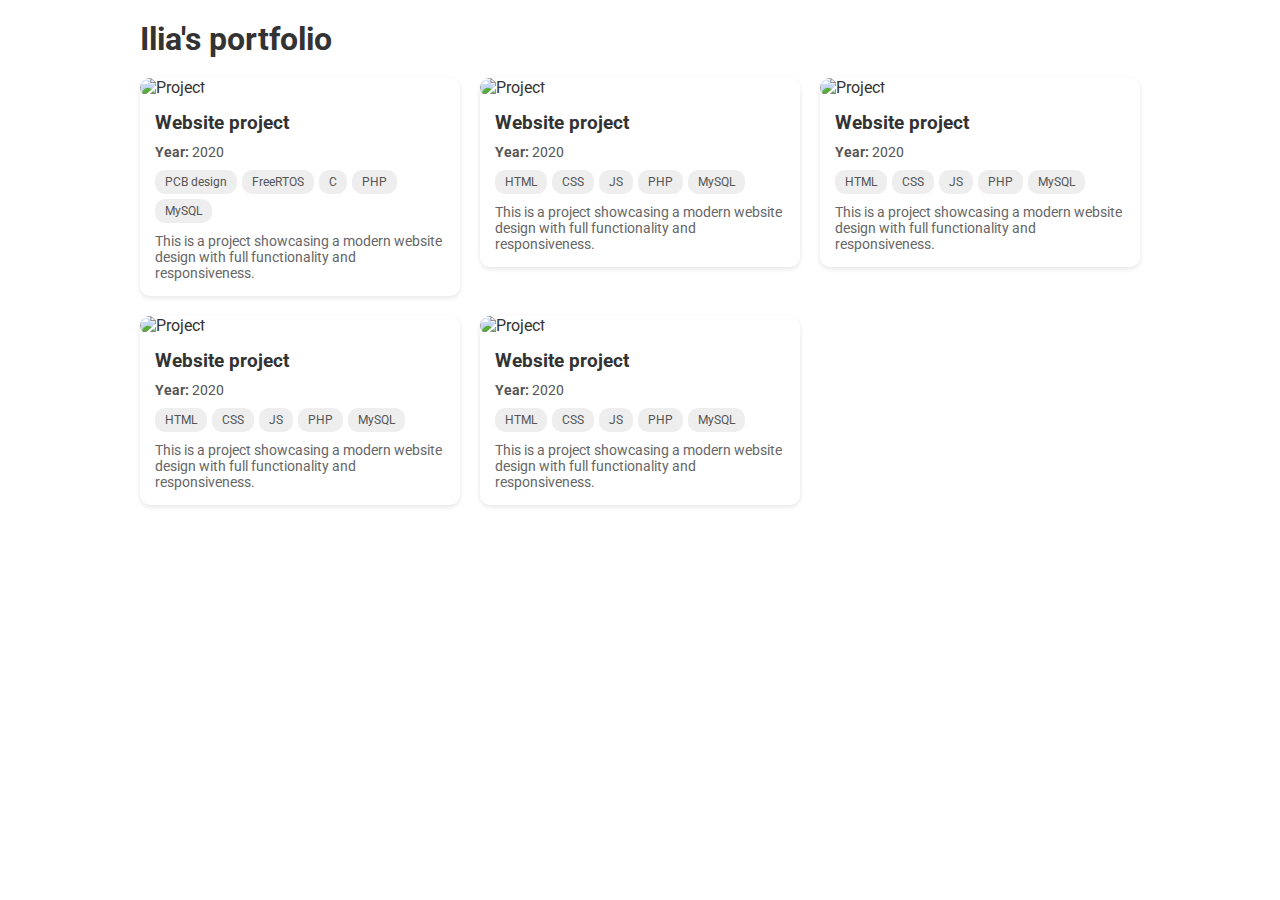
==== index.html @ 789319cc "Bare HTML version REV A" ====
<!DOCTYPE html>
<html lang="en">
<head>
    <meta charset="UTF-8">
    <meta name="viewport" content="width=device-width, initial-scale=1.0">
    <title>Portfolio Site</title>
    <style>
        @import url('https://fonts.googleapis.com/css2?family=Roboto:wght@400;700&display=swap');

        * {
            margin: 0;
            padding: 0;
            box-sizing: border-box;
        }

        body {
            font-family: 'Roboto', Arial, sans-serif;
            background-color: #fff;
            color: #333;
            padding: 20px;
        }

        .main-container {
            max-width: 1000px;
            margin: 0 auto;
        }

        header {
            display: flex;
            justify-content: space-between;
            align-items: center;
            margin-bottom: 20px;
        }

        header a {
            text-decoration: none;
            color: #0000EE;
            font-weight: bold;
        }

        .project-container {
            display: grid;
            grid-template-columns: repeat(auto-fit, minmax(250px, 1fr));
            gap: 20px;
        }

        .project {
            background-color: #fff;
            border-radius: 10px;
            box-shadow: 0 2px 5px rgba(0, 0, 0, 0.1);
            overflow: hidden;
            transition: transform 0.3s, box-shadow 0.3s;
        }

        .project:hover {
            transform: translateY(10px);
            box-shadow: 0 4px 15px rgba(0, 0, 0, 0.2);
        }

        .project img {
            width: 100%;
            height: 150px;
            object-fit: cover;
            border-bottom-left-radius: 10px;
            border-bottom-right-radius: 10px;
        }

        .project-content {
            padding: 15px;
        }

        .project-content h3 {
            margin-bottom: 10px;
        }

        .project-year {
            margin-bottom: 10px;
            font-size: 14px;
            color: #555;
        }

        .project-year b {
            font-weight: bold;
        }

        .project-tags {
            display: flex;
            flex-wrap: wrap;
            gap: 5px;
        }

        .project-tags span {
            display: inline-block;
            padding: 5px 10px;
            border-radius: 10px;
            background-color: #eee;
            font-size: 12px;
            color: #555;
        }

        .project-description {
            margin-top: 10px;
            font-size: 14px;
            color: #666;
        }

        a.project-link {
            text-decoration: none;
            color: inherit;
        }

        @media (max-width: 600px) {
            header {
                flex-direction: column;
                gap: 10px;
            }
        }
    </style>
</head>
<body>
    <div class="main-container">
        <header>
            <h1>Ilia's portfolio</h1>

        </header>

        <div class="project-container">
            <a href="project1.html" class="project-link">
                <div class="project">
                    <img src="https://via.placeholder.com/250x150" alt="Project">
                    <div class="project-content">
                        <h3>Website project</h3>
                        <p class="project-year"><b>Year:</b> 2020</p>
                        <div class="project-tags">
                            <span>PCB design</span>
                            <span>FreeRTOS</span>
                            <span>C</span>
                            <span>PHP</span>
                            <span>MySQL</span>
                        </div>
                        <p class="project-description">This is a project showcasing a modern website design with full functionality and responsiveness.</p>
                    </div>
                </div>
            </a>
            <a href="project2.html" class="project-link">
                <div class="project">
                    <img src="https://via.placeholder.com/250x150" alt="Project">
                    <div class="project-content">
                        <h3>Website project</h3>
                        <p class="project-year"><b>Year:</b> 2020</p>
                        <div class="project-tags">
                            <span>HTML</span>
                            <span>CSS</span>
                            <span>JS</span>
                            <span>PHP</span>
                            <span>MySQL</span>
                        </div>
                        <p class="project-description">This is a project showcasing a modern website design with full functionality and responsiveness.</p>
                    </div>
                </div>
            </a>
            <a href="project3.html" class="project-link">
                <div class="project">
                    <img src="https://via.placeholder.com/250x150" alt="Project">
                    <div class="project-content">
                        <h3>Website project</h3>
                        <p class="project-year"><b>Year:</b> 2020</p>
                        <div class="project-tags">
                            <span>HTML</span>
                            <span>CSS</span>
                            <span>JS</span>
                            <span>PHP</span>
                            <span>MySQL</span>
                        </div>
                        <p class="project-description">This is a project showcasing a modern website design with full functionality and responsiveness.</p>
                    </div>
                </div>
            </a>
            <a href="project4.html" class="project-link">
                <div class="project">
                    <img src="https://via.placeholder.com/250x150" alt="Project">
                    <div class="project-content">
                        <h3>Website project</h3>
                        <p class="project-year"><b>Year:</b> 2020</p>
                        <div class="project-tags">
                            <span>HTML</span>
                            <span>CSS</span>
                            <span>JS</span>
                            <span>PHP</span>
                            <span>MySQL</span>
                        </div>
                        <p class="project-description">This is a project showcasing a modern website design with full functionality and responsiveness.</p>
                    </div>
                </div>
            </a>
            <a href="project5.html" class="project-link">
                <div class="project">
                    <img src="https://via.placeholder.com/250x150" alt="Project">
                    <div class="project-content">
                        <h3>Website project</h3>
                        <p class="project-year"><b>Year:</b> 2020</p>
                        <div class="project-tags">
                            <span>HTML</span>
                            <span>CSS</span>
                            <span>JS</span>
                            <span>PHP</span>
                            <span>MySQL</span>
                        </div>
                        <p class="project-description">This is a project showcasing a modern website design with full functionality and responsiveness.</p>
                    </div>
                </div>
            </a>
        </div>
    </div>
</body>
</html>
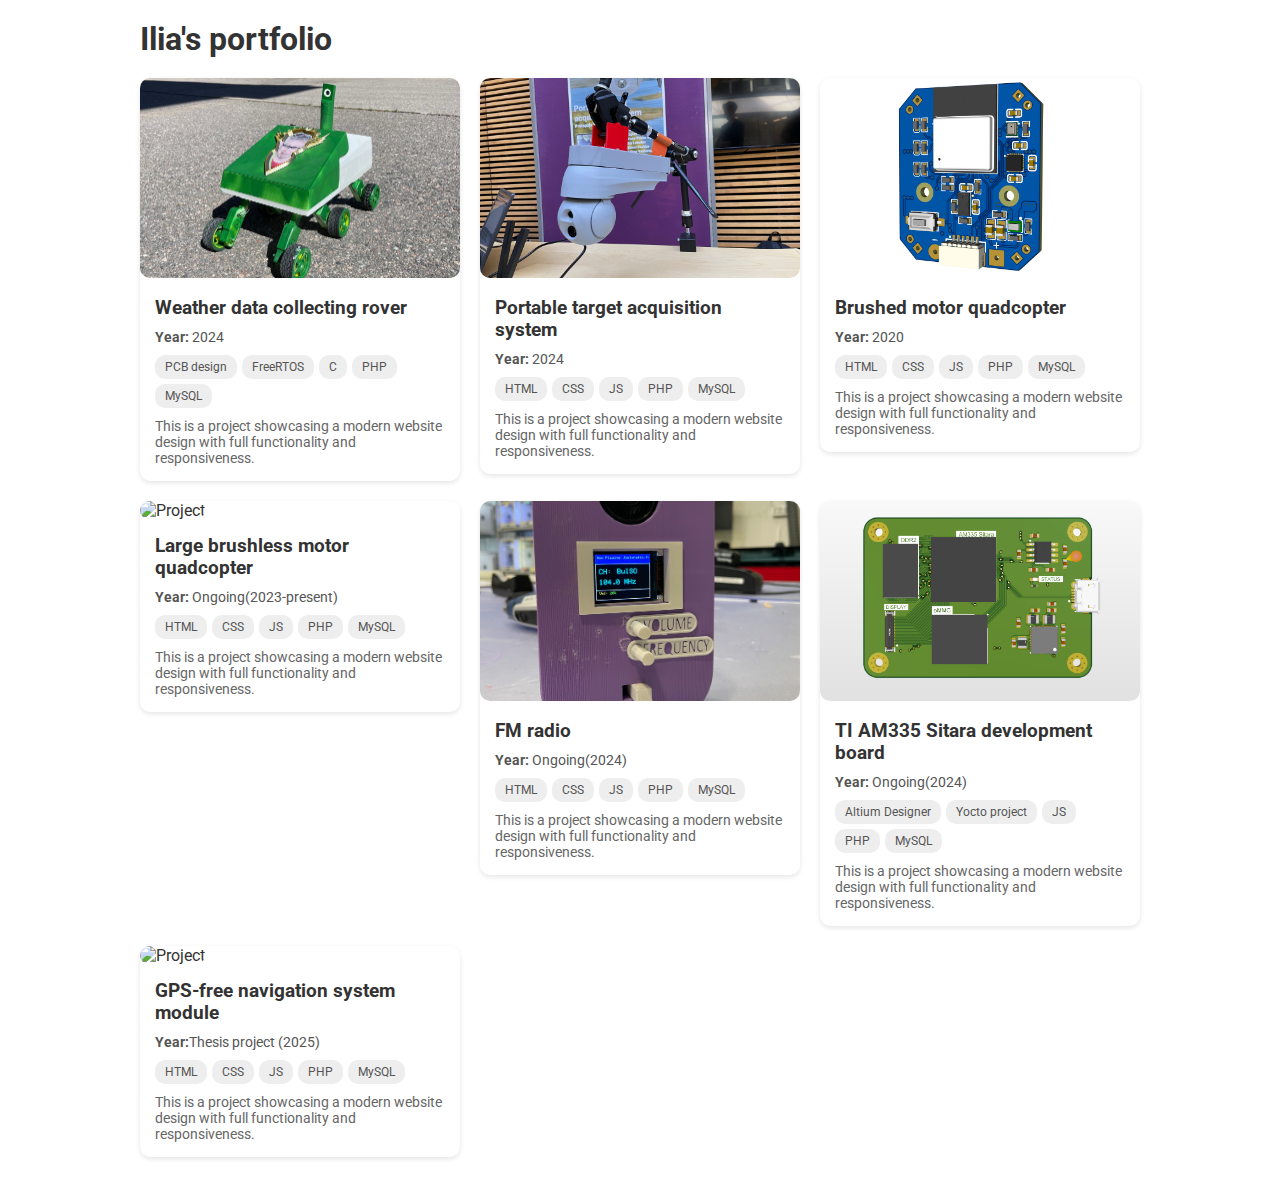
==== commit c4a349b5: "Photos added, titles added" ====
--- a/index.html
+++ b/index.html
@@ -59,7 +59,7 @@
 
         .project img {
             width: 100%;
-            height: 150px;
+            height: 200px;
             object-fit: cover;
             border-bottom-left-radius: 10px;
             border-bottom-right-radius: 10px;
@@ -127,10 +127,10 @@
         <div class="project-container">
             <a href="project1.html" class="project-link">
                 <div class="project">
-                    <img src="https://via.placeholder.com/250x150" alt="Project">
-                    <div class="project-content">
-                        <h3>Website project</h3>
-                        <p class="project-year"><b>Year:</b> 2020</p>
+                    <img src="rover_project.jpeg" alt="Project">
+                    <div class="project-content">
+                        <h3>Weather data collecting rover</h3>
+                        <p class="project-year"><b>Year:</b> 2024</p>
                         <div class="project-tags">
                             <span>PCB design</span>
                             <span>FreeRTOS</span>
@@ -144,61 +144,95 @@
             </a>
             <a href="project2.html" class="project-link">
                 <div class="project">
+                    <img src="saab_project.jpg" alt="Project">
+                    <div class="project-content">
+                        <h3>Portable target acquisition system</h3>
+                        <p class="project-year"><b>Year:</b> 2024</p>
+                        <div class="project-tags">
+                            <span>HTML</span>
+                            <span>CSS</span>
+                            <span>JS</span>
+                            <span>PHP</span>
+                            <span>MySQL</span>
+                        </div>
+                        <p class="project-description">This is a project showcasing a modern website design with full functionality and responsiveness.</p>
+                    </div>
+                </div>
+            </a>
+            <a href="project3.html" class="project-link">
+                <div class="project">
+                    <img src="flight_controller_REV_C_front.png" style="width: fit-content;margin: 0px 70px;" alt="Project">
+                    <div class="project-content">
+                        <h3>Brushed motor quadcopter</h3>
+                        <p class="project-year"><b>Year:</b> 2020</p>
+                        <div class="project-tags">
+                            <span>HTML</span>
+                            <span>CSS</span>
+                            <span>JS</span>
+                            <span>PHP</span>
+                            <span>MySQL</span>
+                        </div>
+                        <p class="project-description">This is a project showcasing a modern website design with full functionality and responsiveness.</p>
+                    </div>
+                </div>
+            </a>
+            <a href="project4.html" class="project-link">
+                <div class="project">
                     <img src="https://via.placeholder.com/250x150" alt="Project">
                     <div class="project-content">
-                        <h3>Website project</h3>
-                        <p class="project-year"><b>Year:</b> 2020</p>
-                        <div class="project-tags">
-                            <span>HTML</span>
-                            <span>CSS</span>
-                            <span>JS</span>
-                            <span>PHP</span>
-                            <span>MySQL</span>
-                        </div>
-                        <p class="project-description">This is a project showcasing a modern website design with full functionality and responsiveness.</p>
-                    </div>
-                </div>
-            </a>
-            <a href="project3.html" class="project-link">
+                        <h3>Large brushless motor quadcopter</h3>
+                        <p class="project-year"><b>Year:</b> Ongoing(2023-present)</p>
+                        <div class="project-tags">
+                            <span>HTML</span>
+                            <span>CSS</span>
+                            <span>JS</span>
+                            <span>PHP</span>
+                            <span>MySQL</span>
+                        </div>
+                        <p class="project-description">This is a project showcasing a modern website design with full functionality and responsiveness.</p>
+                    </div>
+                </div>
+            </a>
+            <a href="project5.html" class="project-link">
+                <div class="project">
+                    <img src="radio_project.jpg" alt="Project">
+                    <div class="project-content">
+                        <h3>FM radio</h3>
+                        <p class="project-year"><b>Year:</b> Ongoing(2024)</p>
+                        <div class="project-tags">
+                            <span>HTML</span>
+                            <span>CSS</span>
+                            <span>JS</span>
+                            <span>PHP</span>
+                            <span>MySQL</span>
+                        </div>
+                        <p class="project-description">This is a project showcasing a modern website design with full functionality and responsiveness.</p>
+                    </div>
+                </div>
+            </a>
+            <a href="project5.html" class="project-link">
+                <div class="project">
+                    <img src="ti_project.png" alt="Project">
+                    <div class="project-content">
+                        <h3>TI AM335 Sitara development board</h3>
+                        <p class="project-year"><b>Year:</b> Ongoing(2024)</p>
+                        <div class="project-tags">
+                            <span>Altium Designer</span>
+                            <span>Yocto project</span>
+                            <span>JS</span>
+                            <span>PHP</span>
+                            <span>MySQL</span>
+                        </div>
+                        <p class="project-description">This is a project showcasing a modern website design with full functionality and responsiveness.</p>
+                    </div>
+                </div>
+            </a>
+            <a href="project5.html" class="project-link">
                 <div class="project">
                     <img src="https://via.placeholder.com/250x150" alt="Project">
                     <div class="project-content">
-                        <h3>Website project</h3>
-                        <p class="project-year"><b>Year:</b> 2020</p>
-                        <div class="project-tags">
-                            <span>HTML</span>
-                            <span>CSS</span>
-                            <span>JS</span>
-                            <span>PHP</span>
-                            <span>MySQL</span>
-                        </div>
-                        <p class="project-description">This is a project showcasing a modern website design with full functionality and responsiveness.</p>
-                    </div>
-                </div>
-            </a>
-            <a href="project4.html" class="project-link">
-                <div class="project">
-                    <img src="https://via.placeholder.com/250x150" alt="Project">
-                    <div class="project-content">
-                        <h3>Website project</h3>
-                        <p class="project-year"><b>Year:</b> 2020</p>
-                        <div class="project-tags">
-                            <span>HTML</span>
-                            <span>CSS</span>
-                            <span>JS</span>
-                            <span>PHP</span>
-                            <span>MySQL</span>
-                        </div>
-                        <p class="project-description">This is a project showcasing a modern website design with full functionality and responsiveness.</p>
-                    </div>
-                </div>
-            </a>
-            <a href="project5.html" class="project-link">
-                <div class="project">
-                    <img src="https://via.placeholder.com/250x150" alt="Project">
-                    <div class="project-content">
-                        <h3>Website project</h3>
-                        <p class="project-year"><b>Year:</b> 2020</p>
+                        <h3>GPS-free navigation system module</h3>
+                        <p class="project-year"><b>Year:</b>Thesis project (2025)</p>
                         <div class="project-tags">
                             <span>HTML</span>
                             <span>CSS</span>
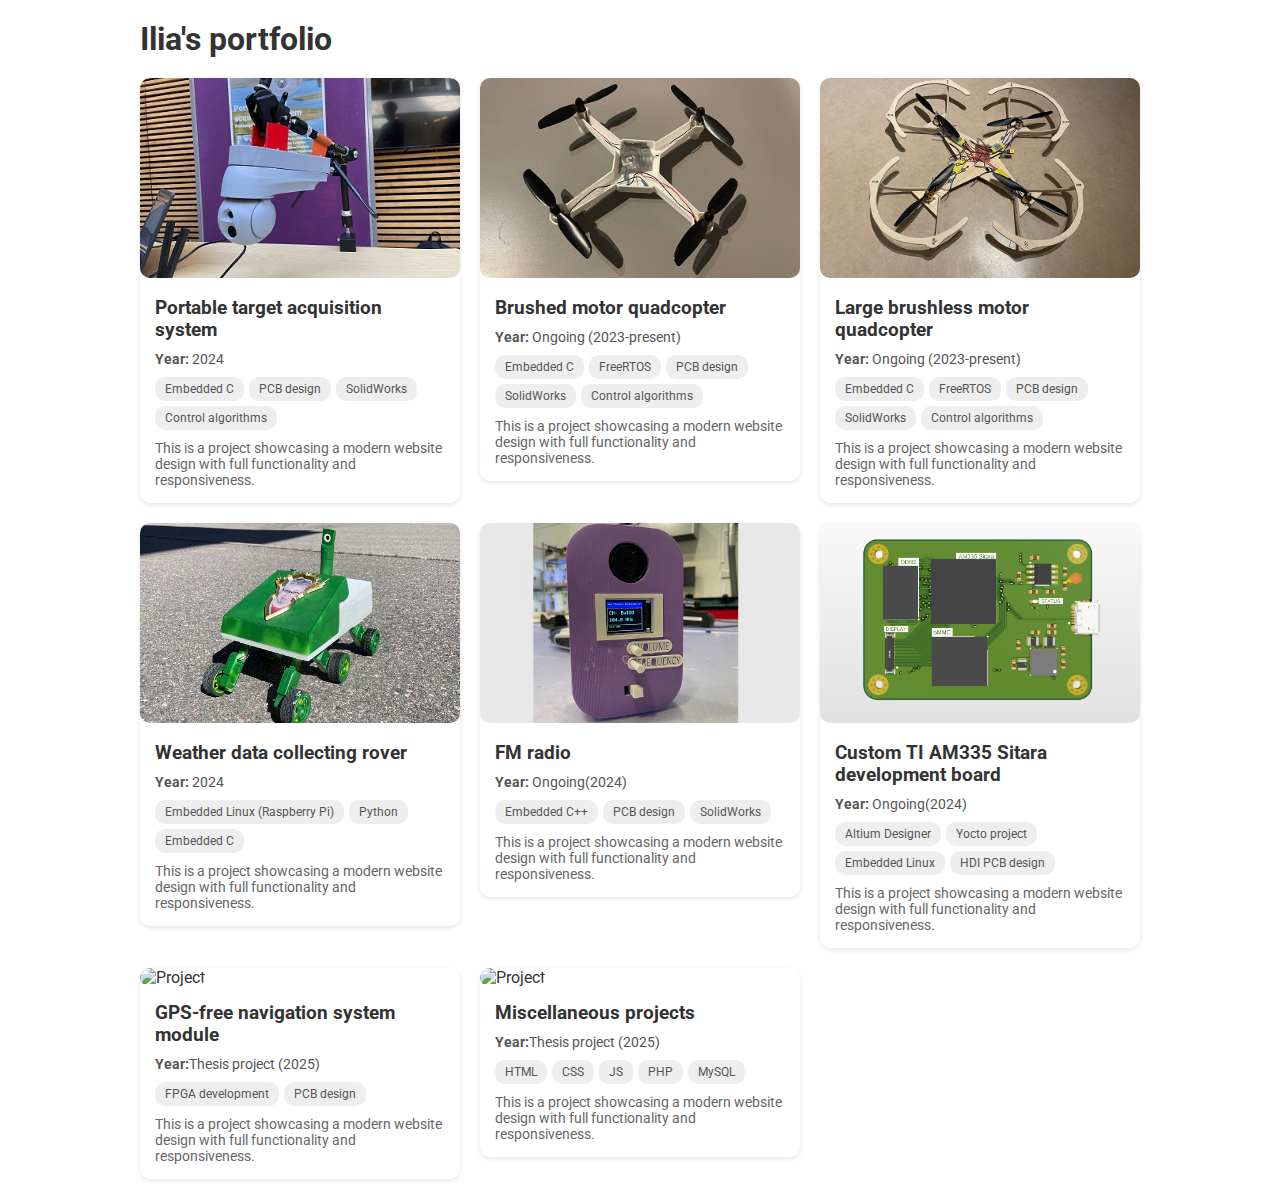
==== commit 4b547f84: "New contents added" ====
--- a/index.html
+++ b/index.html
@@ -125,29 +125,125 @@
         </header>
 
         <div class="project-container">
+            <a href="project2.html" class="project-link">
+                <div class="project">
+                    <img src="icons/saab_project.jpg" alt="Project">
+                    <div class="project-content">
+                        <h3>Portable target acquisition system</h3>
+                        <p class="project-year"><b>Year:</b> 2024</p>
+                        <div class="project-tags">
+                            <span>Embedded C</span>
+                            <span>PCB design</span>
+                            <span>SolidWorks</span>
+                            <span>Control algorithms</span>
+                            
+                        </div>
+                        <p class="project-description">This is a project showcasing a modern website design with full functionality and responsiveness.</p>
+                    </div>
+                </div>
+            </a>
+
+
+            <a href="project3.html" class="project-link">
+                <div class="project">
+                    <img src="icons/mini_drone_project.jpg" alt="Project">
+                    <div class="project-content">
+                        <h3>Brushed motor quadcopter</h3>
+                        <p class="project-year"><b>Year:</b> Ongoing (2023-present)</p>
+                        <div class="project-tags">
+                            <span>Embedded C</span>
+			    <span>FreeRTOS</span>
+                            <span>PCB design</span>
+                            <span>SolidWorks</span>
+                            <span>Control algorithms</span>
+                        </div>
+                        <p class="project-description">This is a project showcasing a modern website design with full functionality and responsiveness.</p>
+                    </div>
+                </div>
+            </a>
+            <a href="project4.html" class="project-link">
+                <div class="project">
+                    <img src="icons/brushless_copter_project.jpg" alt="Project">
+                    <div class="project-content">
+                        <h3>Large brushless motor quadcopter</h3>
+                        <p class="project-year"><b>Year:</b> Ongoing (2023-present)</p>
+                        <div class="project-tags">
+                            <span>Embedded C</span>
+			    <span>FreeRTOS</span>
+                            <span>PCB design</span>
+                            <span>SolidWorks</span>
+                            <span>Control algorithms</span>
+                        </div>
+                        <p class="project-description">This is a project showcasing a modern website design with full functionality and responsiveness.</p>
+                    </div>
+                </div>
+            </a>
             <a href="project1.html" class="project-link">
                 <div class="project">
-                    <img src="rover_project.jpeg" alt="Project">
+                    <img src="icons/rover_project.jpeg" alt="Project">
                     <div class="project-content">
                         <h3>Weather data collecting rover</h3>
                         <p class="project-year"><b>Year:</b> 2024</p>
                         <div class="project-tags">
-                            <span>PCB design</span>
-                            <span>FreeRTOS</span>
-                            <span>C</span>
-                            <span>PHP</span>
-                            <span>MySQL</span>
-                        </div>
-                        <p class="project-description">This is a project showcasing a modern website design with full functionality and responsiveness.</p>
-                    </div>
-                </div>
-            </a>
-            <a href="project2.html" class="project-link">
-                <div class="project">
-                    <img src="saab_project.jpg" alt="Project">
-                    <div class="project-content">
-                        <h3>Portable target acquisition system</h3>
-                        <p class="project-year"><b>Year:</b> 2024</p>
+                            <span>Embedded Linux (Raspberry Pi)</span>
+                            <span>Python</span>
+                            <span>Embedded C</span>
+                        </div>
+                        <p class="project-description">This is a project showcasing a modern website design with full functionality and responsiveness.</p>
+                    </div>
+                </div>
+            </a>
+            <a href="project5.html" class="project-link">
+                <div class="project">
+                    <img src="icons/radio_project.jpg" alt="Project">
+                    <div class="project-content">
+                        <h3>FM radio</h3>
+                        <p class="project-year"><b>Year:</b> Ongoing(2024)</p>
+                        <div class="project-tags">
+                            <span>Embedded C++</span>
+                            <span>PCB design</span>
+			    <span>SolidWorks</span>
+                        </div>
+                        <p class="project-description">This is a project showcasing a modern website design with full functionality and responsiveness.</p>
+                    </div>
+                </div>
+            </a>
+            <a href="project5.html" class="project-link">
+                <div class="project">
+                    <img src="icons/ti_project.png" alt="Project">
+                    <div class="project-content">
+                        <h3>Custom TI AM335 Sitara development board</h3>
+                        <p class="project-year"><b>Year:</b> Ongoing(2024)</p>
+                        <div class="project-tags">
+                            <span>Altium Designer</span>
+                            <span>Yocto project</span>
+                            <span>Embedded Linux</span>
+                            <span>HDI PCB design</span>
+                        </div>
+                        <p class="project-description">This is a project showcasing a modern website design with full functionality and responsiveness.</p>
+                    </div>
+                </div>
+            </a>
+            <a href="project5.html" class="project-link">
+                <div class="project">
+                    <img src="https://via.placeholder.com/250x150" alt="Project">
+                    <div class="project-content">
+                        <h3>GPS-free navigation system module</h3>
+                        <p class="project-year"><b>Year:</b>Thesis project (2025)</p>
+                        <div class="project-tags">
+                            <span>FPGA development</span>
+                            <span>PCB design</span>
+                        </div>
+                        <p class="project-description">This is a project showcasing a modern website design with full functionality and responsiveness.</p>
+                    </div>
+                </div>
+            </a>
+ 	    <a href="project5.html" class="project-link">
+                <div class="project">
+                    <img src="https://via.placeholder.com/250x150" alt="Project">
+                    <div class="project-content">
+                        <h3>Miscellaneous projects</h3>
+                        <p class="project-year"><b>Year:</b>Thesis project (2025)</p>
                         <div class="project-tags">
                             <span>HTML</span>
                             <span>CSS</span>
@@ -159,91 +255,6 @@
                     </div>
                 </div>
             </a>
-            <a href="project3.html" class="project-link">
-                <div class="project">
-                    <img src="flight_controller_REV_C_front.png" style="width: fit-content;margin: 0px 70px;" alt="Project">
-                    <div class="project-content">
-                        <h3>Brushed motor quadcopter</h3>
-                        <p class="project-year"><b>Year:</b> 2020</p>
-                        <div class="project-tags">
-                            <span>HTML</span>
-                            <span>CSS</span>
-                            <span>JS</span>
-                            <span>PHP</span>
-                            <span>MySQL</span>
-                        </div>
-                        <p class="project-description">This is a project showcasing a modern website design with full functionality and responsiveness.</p>
-                    </div>
-                </div>
-            </a>
-            <a href="project4.html" class="project-link">
-                <div class="project">
-                    <img src="https://via.placeholder.com/250x150" alt="Project">
-                    <div class="project-content">
-                        <h3>Large brushless motor quadcopter</h3>
-                        <p class="project-year"><b>Year:</b> Ongoing(2023-present)</p>
-                        <div class="project-tags">
-                            <span>HTML</span>
-                            <span>CSS</span>
-                            <span>JS</span>
-                            <span>PHP</span>
-                            <span>MySQL</span>
-                        </div>
-                        <p class="project-description">This is a project showcasing a modern website design with full functionality and responsiveness.</p>
-                    </div>
-                </div>
-            </a>
-            <a href="project5.html" class="project-link">
-                <div class="project">
-                    <img src="radio_project.jpg" alt="Project">
-                    <div class="project-content">
-                        <h3>FM radio</h3>
-                        <p class="project-year"><b>Year:</b> Ongoing(2024)</p>
-                        <div class="project-tags">
-                            <span>HTML</span>
-                            <span>CSS</span>
-                            <span>JS</span>
-                            <span>PHP</span>
-                            <span>MySQL</span>
-                        </div>
-                        <p class="project-description">This is a project showcasing a modern website design with full functionality and responsiveness.</p>
-                    </div>
-                </div>
-            </a>
-            <a href="project5.html" class="project-link">
-                <div class="project">
-                    <img src="ti_project.png" alt="Project">
-                    <div class="project-content">
-                        <h3>TI AM335 Sitara development board</h3>
-                        <p class="project-year"><b>Year:</b> Ongoing(2024)</p>
-                        <div class="project-tags">
-                            <span>Altium Designer</span>
-                            <span>Yocto project</span>
-                            <span>JS</span>
-                            <span>PHP</span>
-                            <span>MySQL</span>
-                        </div>
-                        <p class="project-description">This is a project showcasing a modern website design with full functionality and responsiveness.</p>
-                    </div>
-                </div>
-            </a>
-            <a href="project5.html" class="project-link">
-                <div class="project">
-                    <img src="https://via.placeholder.com/250x150" alt="Project">
-                    <div class="project-content">
-                        <h3>GPS-free navigation system module</h3>
-                        <p class="project-year"><b>Year:</b>Thesis project (2025)</p>
-                        <div class="project-tags">
-                            <span>HTML</span>
-                            <span>CSS</span>
-                            <span>JS</span>
-                            <span>PHP</span>
-                            <span>MySQL</span>
-                        </div>
-                        <p class="project-description">This is a project showcasing a modern website design with full functionality and responsiveness.</p>
-                    </div>
-                </div>
-            </a>
         </div>
     </div>
 </body>
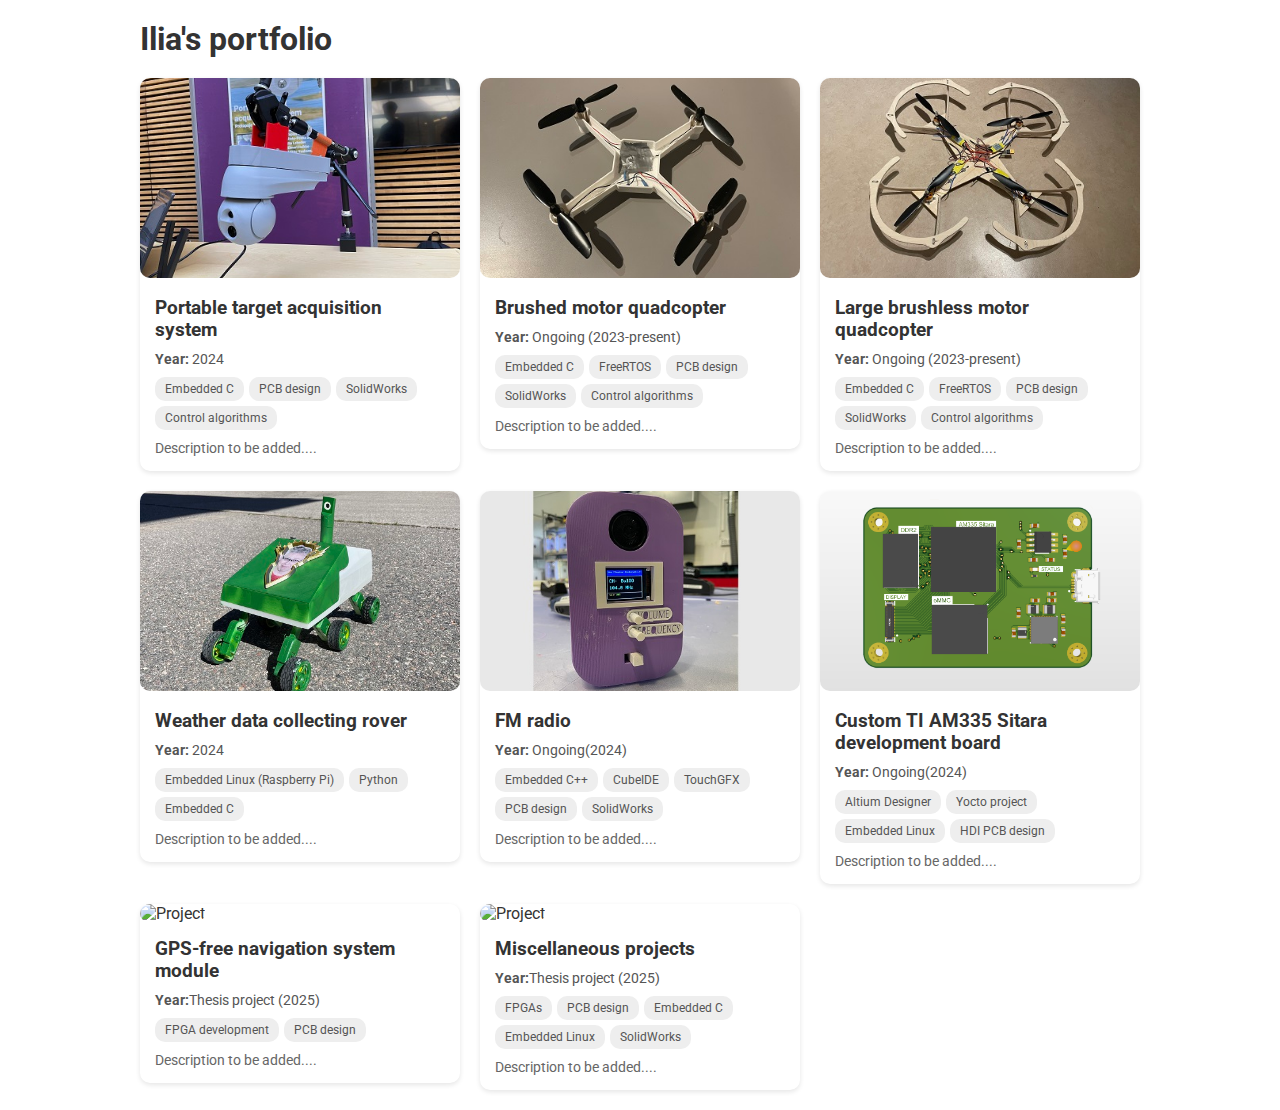
==== commit aac7a062: "Update index.html" ====
--- a/index.html
+++ b/index.html
@@ -125,7 +125,7 @@
         </header>
 
         <div class="project-container">
-            <a href="project2.html" class="project-link">
+            <a href="#" class="project-link">
                 <div class="project">
                     <img src="icons/saab_project.jpg" alt="Project">
                     <div class="project-content">
@@ -138,13 +138,13 @@
                             <span>Control algorithms</span>
                             
                         </div>
-                        <p class="project-description">This is a project showcasing a modern website design with full functionality and responsiveness.</p>
-                    </div>
-                </div>
-            </a>
-
-
-            <a href="project3.html" class="project-link">
+                        <p class="project-description">Description to be added....</p>
+                    </div>
+                </div>
+            </a>
+
+
+            <a href="#" class="project-link">
                 <div class="project">
                     <img src="icons/mini_drone_project.jpg" alt="Project">
                     <div class="project-content">
@@ -157,11 +157,11 @@
                             <span>SolidWorks</span>
                             <span>Control algorithms</span>
                         </div>
-                        <p class="project-description">This is a project showcasing a modern website design with full functionality and responsiveness.</p>
-                    </div>
-                </div>
-            </a>
-            <a href="project4.html" class="project-link">
+                        <p class="project-description">Description to be added....</p>
+                    </div>
+                </div>
+            </a>
+            <a href="#" class="project-link">
                 <div class="project">
                     <img src="icons/brushless_copter_project.jpg" alt="Project">
                     <div class="project-content">
@@ -174,11 +174,11 @@
                             <span>SolidWorks</span>
                             <span>Control algorithms</span>
                         </div>
-                        <p class="project-description">This is a project showcasing a modern website design with full functionality and responsiveness.</p>
-                    </div>
-                </div>
-            </a>
-            <a href="project1.html" class="project-link">
+                        <p class="project-description">Description to be added....</p>
+                    </div>
+                </div>
+            </a>
+            <a href="#" class="project-link">
                 <div class="project">
                     <img src="icons/rover_project.jpeg" alt="Project">
                     <div class="project-content">
@@ -189,11 +189,11 @@
                             <span>Python</span>
                             <span>Embedded C</span>
                         </div>
-                        <p class="project-description">This is a project showcasing a modern website design with full functionality and responsiveness.</p>
-                    </div>
-                </div>
-            </a>
-            <a href="project5.html" class="project-link">
+                        <p class="project-description">Description to be added....</p>
+                    </div>
+                </div>
+            </a>
+            <a href="#" class="project-link">
                 <div class="project">
                     <img src="icons/radio_project.jpg" alt="Project">
                     <div class="project-content">
@@ -201,14 +201,16 @@
                         <p class="project-year"><b>Year:</b> Ongoing(2024)</p>
                         <div class="project-tags">
                             <span>Embedded C++</span>
+			    <span>CubeIDE</span>
+			    <span>TouchGFX</span>
                             <span>PCB design</span>
 			    <span>SolidWorks</span>
                         </div>
-                        <p class="project-description">This is a project showcasing a modern website design with full functionality and responsiveness.</p>
-                    </div>
-                </div>
-            </a>
-            <a href="project5.html" class="project-link">
+                        <p class="project-description">Description to be added....</p>
+                    </div>
+                </div>
+            </a>
+            <a href="#" class="project-link">
                 <div class="project">
                     <img src="icons/ti_project.png" alt="Project">
                     <div class="project-content">
@@ -220,11 +222,11 @@
                             <span>Embedded Linux</span>
                             <span>HDI PCB design</span>
                         </div>
-                        <p class="project-description">This is a project showcasing a modern website design with full functionality and responsiveness.</p>
-                    </div>
-                </div>
-            </a>
-            <a href="project5.html" class="project-link">
+                        <p class="project-description">Description to be added....</p>
+                    </div>
+                </div>
+            </a>
+            <a href="#" class="project-link">
                 <div class="project">
                     <img src="https://via.placeholder.com/250x150" alt="Project">
                     <div class="project-content">
@@ -234,24 +236,24 @@
                             <span>FPGA development</span>
                             <span>PCB design</span>
                         </div>
-                        <p class="project-description">This is a project showcasing a modern website design with full functionality and responsiveness.</p>
-                    </div>
-                </div>
-            </a>
- 	    <a href="project5.html" class="project-link">
+                        <p class="project-description">Description to be added....</p>
+                    </div>
+                </div>
+            </a>
+ 	    <a href="#" class="project-link">
                 <div class="project">
                     <img src="https://via.placeholder.com/250x150" alt="Project">
                     <div class="project-content">
                         <h3>Miscellaneous projects</h3>
                         <p class="project-year"><b>Year:</b>Thesis project (2025)</p>
                         <div class="project-tags">
-                            <span>HTML</span>
-                            <span>CSS</span>
-                            <span>JS</span>
-                            <span>PHP</span>
-                            <span>MySQL</span>
-                        </div>
-                        <p class="project-description">This is a project showcasing a modern website design with full functionality and responsiveness.</p>
+                            <span>FPGAs</span>
+                            <span>PCB design</span>
+                            <span>Embedded C</span>
+                            <span>Embedded Linux</span>
+                            <span>SolidWorks</span>
+                        </div>
+                        <p class="project-description">Description to be added....</p>
                     </div>
                 </div>
             </a>
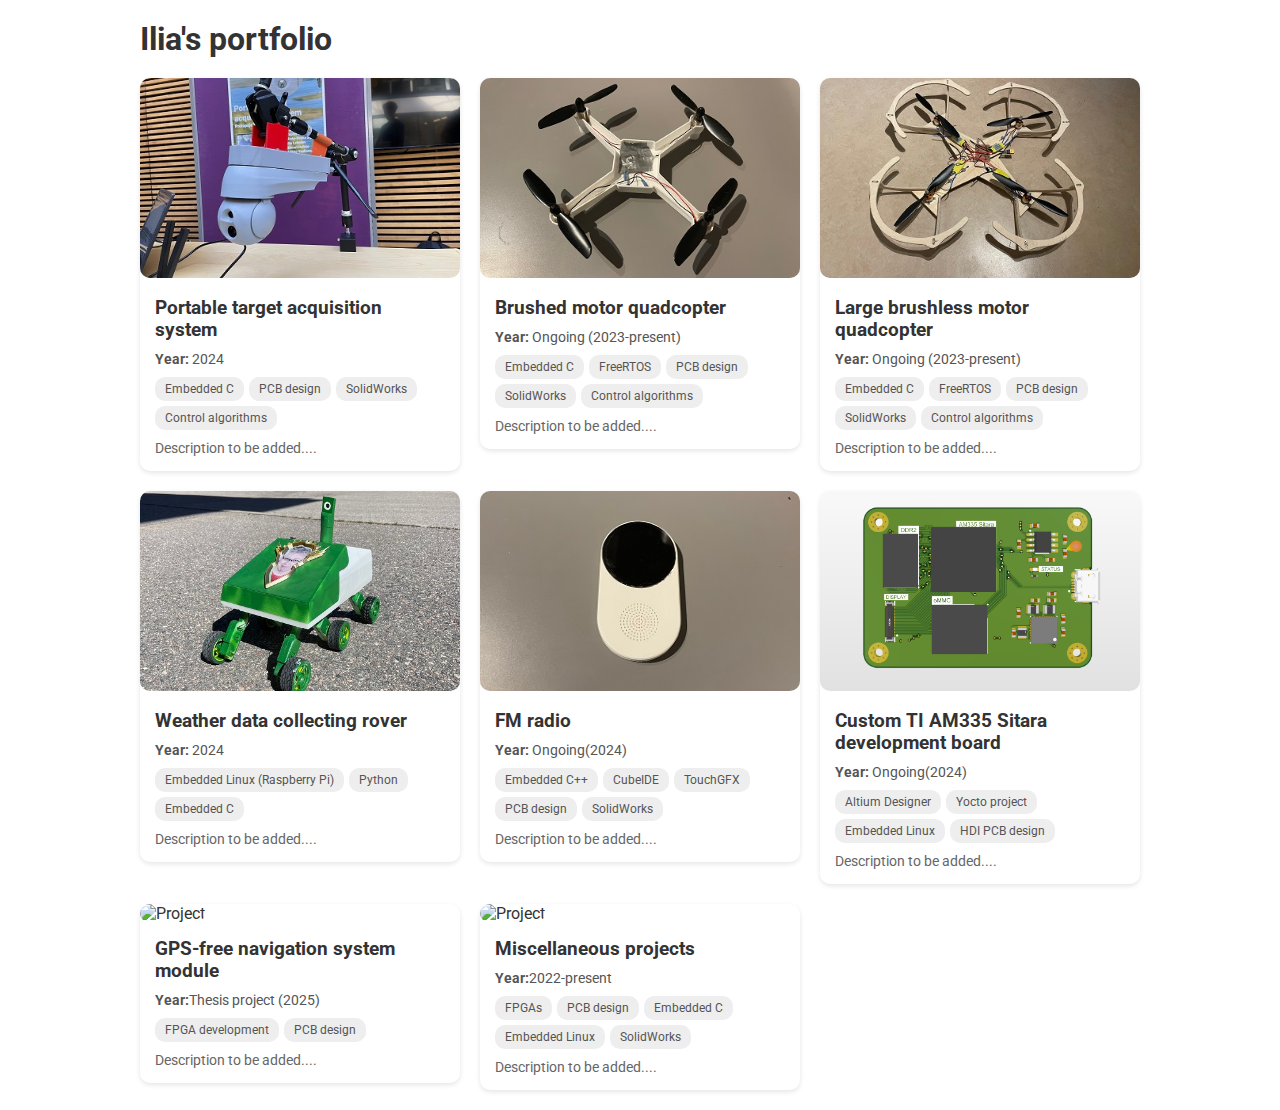
==== commit 11b4039c: "new changes" ====
--- a/index.html
+++ b/index.html
@@ -144,7 +144,7 @@
             </a>
 
 
-            <a href="#" class="project-link">
+            <a href="brushed_quadcopter.html" class="project-link">
                 <div class="project">
                     <img src="icons/mini_drone_project.jpg" alt="Project">
                     <div class="project-content">
@@ -245,7 +245,7 @@
                     <img src="https://via.placeholder.com/250x150" alt="Project">
                     <div class="project-content">
                         <h3>Miscellaneous projects</h3>
-                        <p class="project-year"><b>Year:</b>Thesis project (2025)</p>
+                        <p class="project-year"><b>Year:</b>2022-present</p>
                         <div class="project-tags">
                             <span>FPGAs</span>
                             <span>PCB design</span>
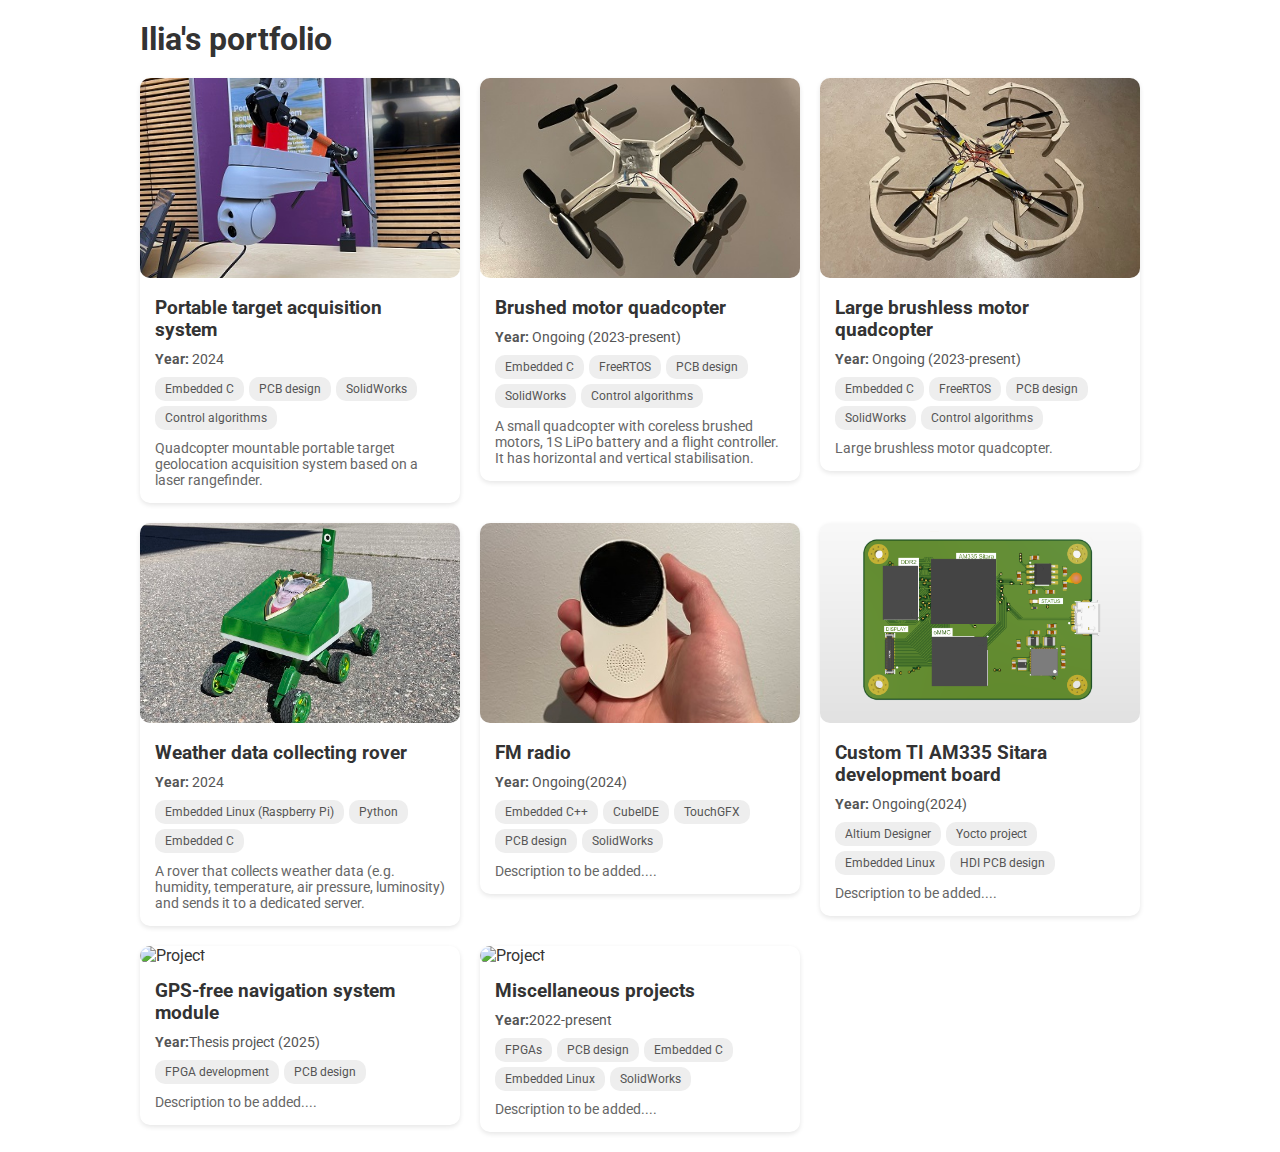
==== commit 38cfbbca: "More infooo" ====
--- a/index.html
+++ b/index.html
@@ -138,7 +138,7 @@
                             <span>Control algorithms</span>
                             
                         </div>
-                        <p class="project-description">Description to be added....</p>
+                        <p class="project-description">Quadcopter mountable portable target geolocation acquisition system based on a laser rangefinder.</p>
                     </div>
                 </div>
             </a>
@@ -157,7 +157,7 @@
                             <span>SolidWorks</span>
                             <span>Control algorithms</span>
                         </div>
-                        <p class="project-description">Description to be added....</p>
+                        <p class="project-description">A small quadcopter with coreless brushed motors, 1S LiPo battery and a flight controller. It has horizontal and vertical stabilisation.</p>
                     </div>
                 </div>
             </a>
@@ -174,7 +174,7 @@
                             <span>SolidWorks</span>
                             <span>Control algorithms</span>
                         </div>
-                        <p class="project-description">Description to be added....</p>
+                        <p class="project-description">Large brushless motor quadcopter.</p>
                     </div>
                 </div>
             </a>
@@ -189,7 +189,7 @@
                             <span>Python</span>
                             <span>Embedded C</span>
                         </div>
-                        <p class="project-description">Description to be added....</p>
+                        <p class="project-description">A rover that collects weather data (e.g. humidity, temperature, air pressure, luminosity) and sends it to a dedicated server.</p>
                     </div>
                 </div>
             </a>
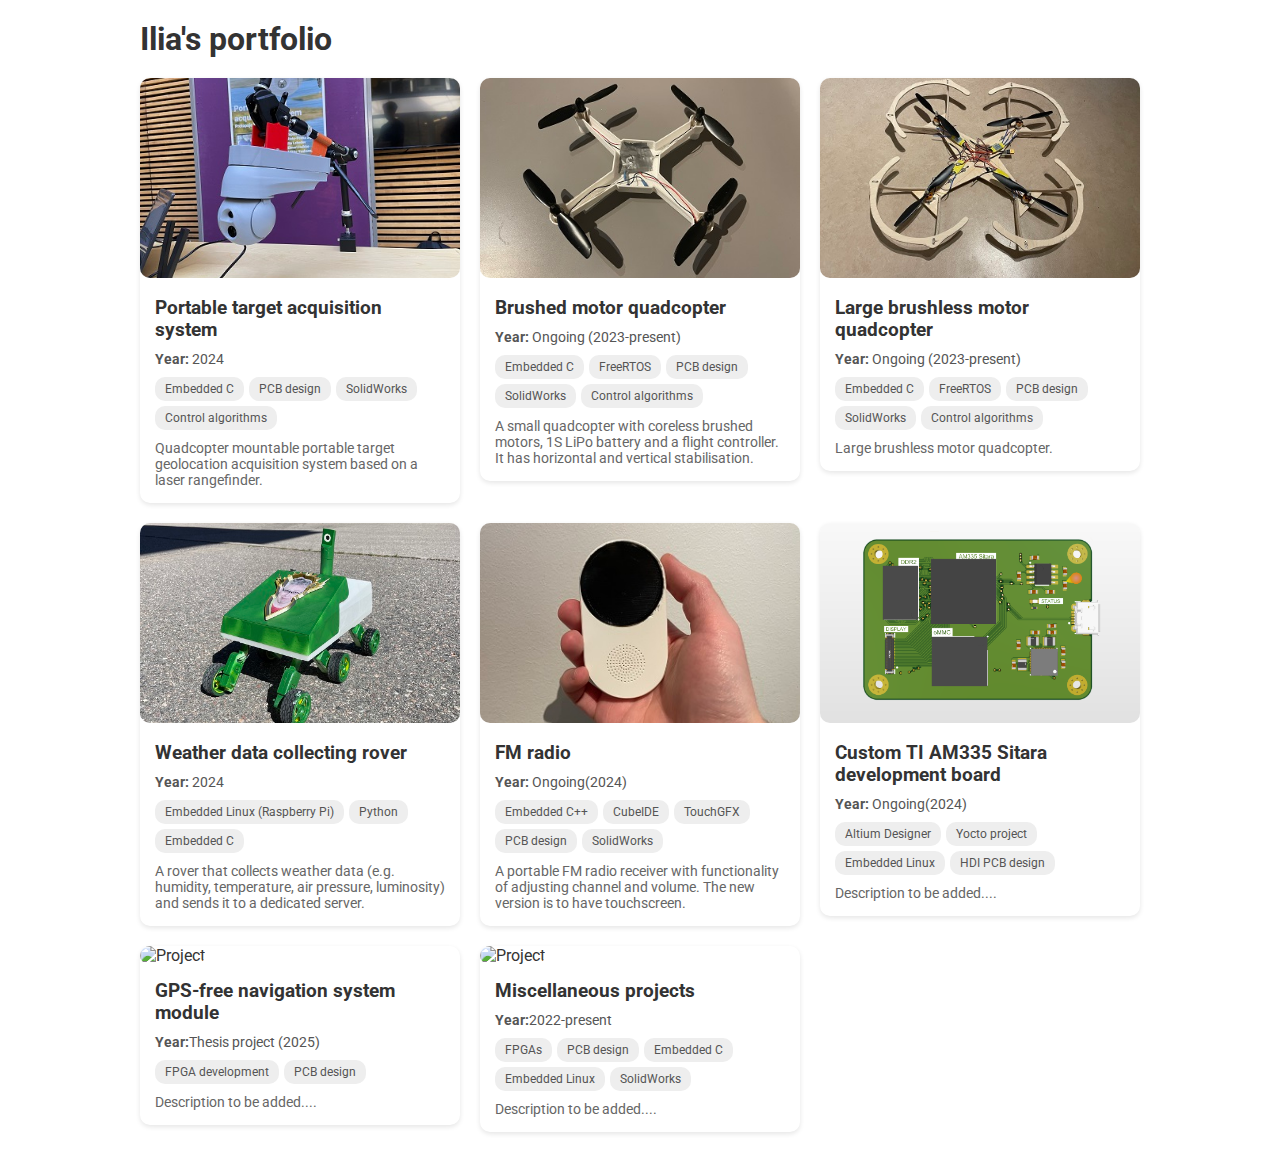
==== commit 39805a30: "more info" ====
--- a/index.html
+++ b/index.html
@@ -206,7 +206,7 @@
                             <span>PCB design</span>
 			    <span>SolidWorks</span>
                         </div>
-                        <p class="project-description">Description to be added....</p>
+                        <p class="project-description">A portable FM radio receiver with functionality of adjusting channel and volume. The new version is to have touchscreen.</p>
                     </div>
                 </div>
             </a>
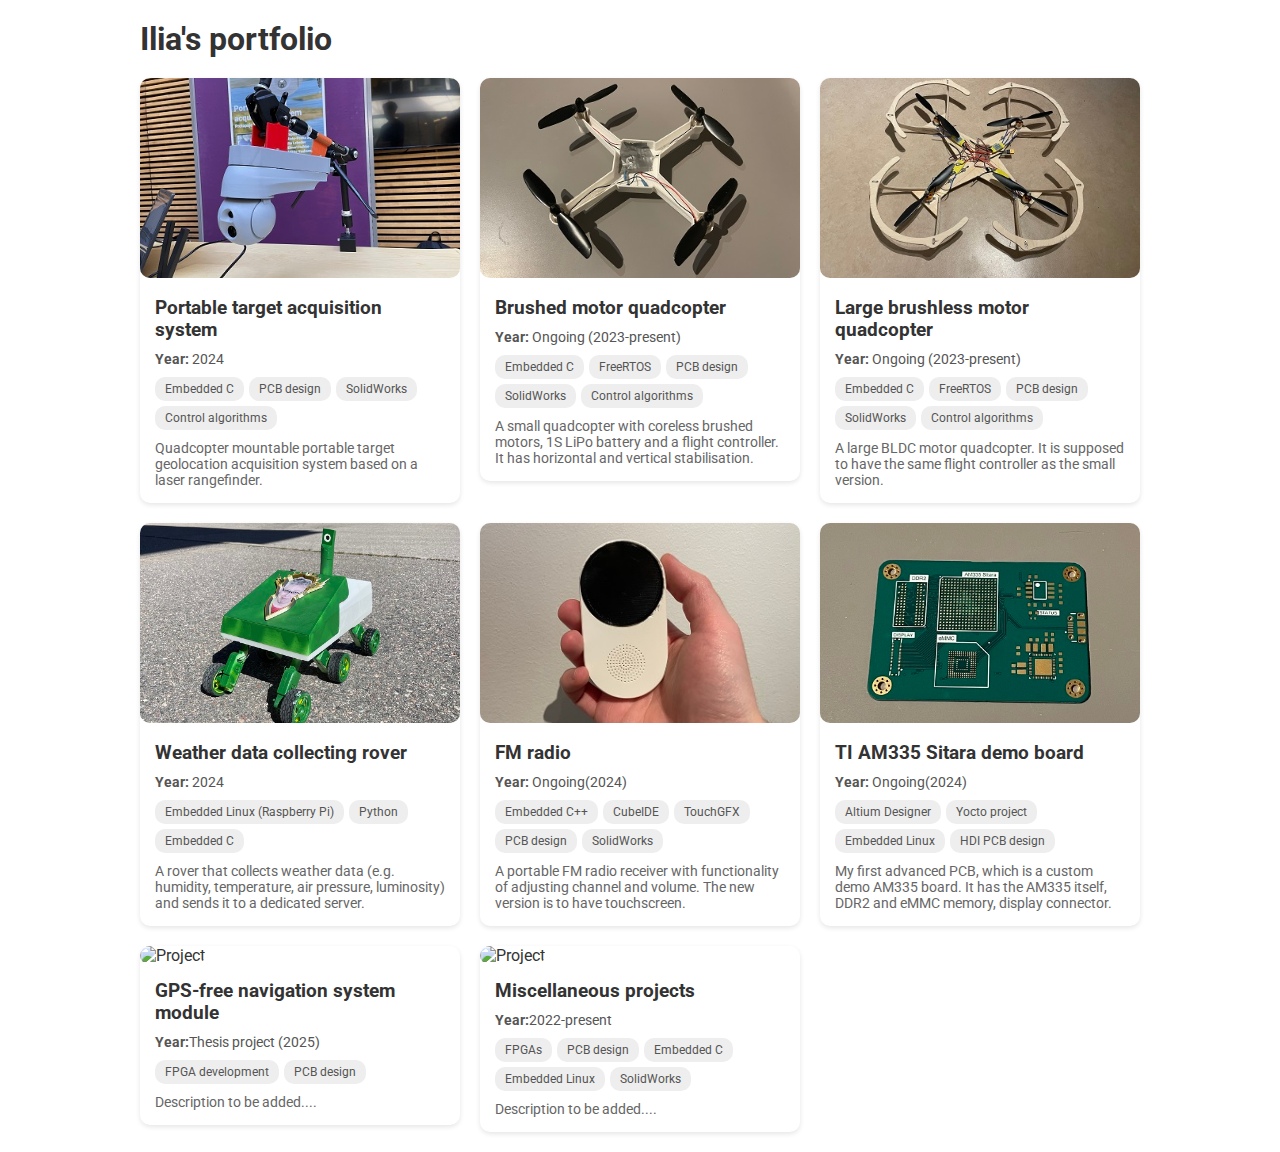
==== commit b5c0f2c6: "new stuff added" ====
--- a/index.html
+++ b/index.html
@@ -174,7 +174,7 @@
                             <span>SolidWorks</span>
                             <span>Control algorithms</span>
                         </div>
-                        <p class="project-description">Large brushless motor quadcopter.</p>
+                        <p class="project-description">A large BLDC motor quadcopter. It is supposed to have the same flight controller as the small version.</p>
                     </div>
                 </div>
             </a>
@@ -212,9 +212,9 @@
             </a>
             <a href="#" class="project-link">
                 <div class="project">
-                    <img src="icons/ti_project.png" alt="Project">
-                    <div class="project-content">
-                        <h3>Custom TI AM335 Sitara development board</h3>
+                    <img src="icons/am335_front.jpg" alt="Project">
+                    <div class="project-content">
+                        <h3>TI AM335 Sitara demo board</h3>
                         <p class="project-year"><b>Year:</b> Ongoing(2024)</p>
                         <div class="project-tags">
                             <span>Altium Designer</span>
@@ -222,7 +222,7 @@
                             <span>Embedded Linux</span>
                             <span>HDI PCB design</span>
                         </div>
-                        <p class="project-description">Description to be added....</p>
+                        <p class="project-description">My first advanced PCB, which is a custom demo AM335 board. It has the AM335 itself, DDR2 and eMMC memory, display connector.</p>
                     </div>
                 </div>
             </a>
